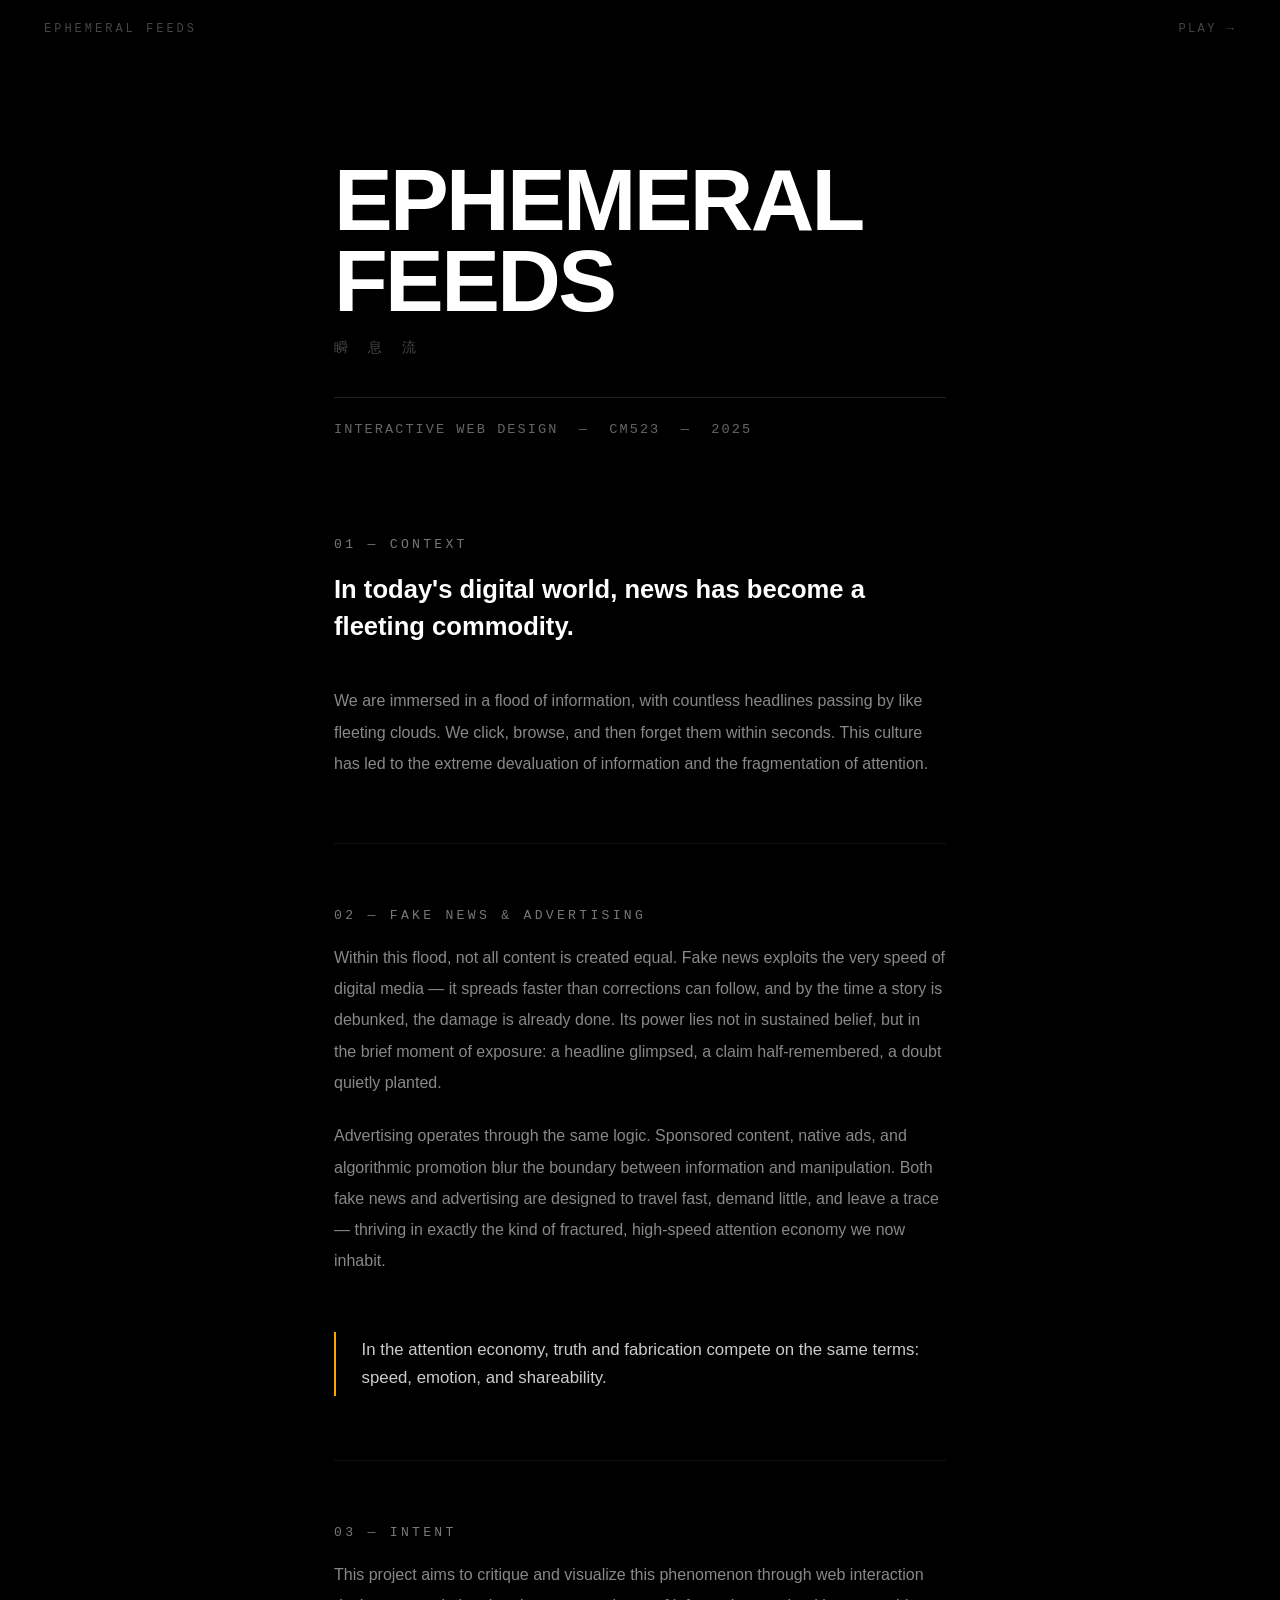
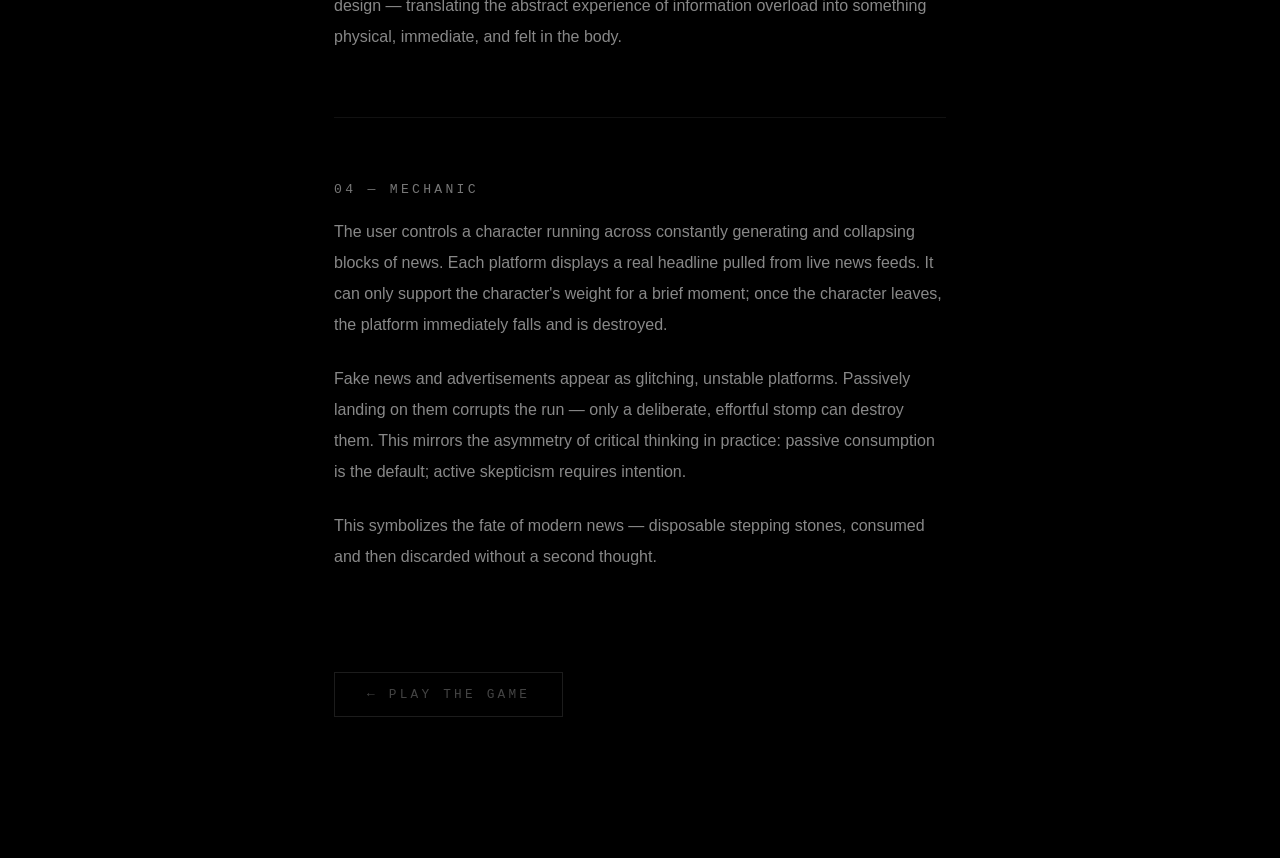
==== about.html @ 7e391757 "Add scoring overhaul, platform fixes, and about page" ====
<!DOCTYPE html>
<html lang="en">
<head>
    <meta charset="UTF-8">
    <meta name="viewport" content="width=device-width, initial-scale=1.0">
    <title>About — Ephemeral Feeds</title>
    <style>
        :root {
            --bg: #000;
            --text: #fff;
            --muted: #444;
            --dimmed: #888;
            --accent: #ffa502;
        }

        * { box-sizing: border-box; margin: 0; padding: 0; }

        body {
            background: var(--bg);
            color: var(--text);
            font-family: 'Helvetica Neue', Helvetica, sans-serif;
            min-height: 100vh;
        }

        /* ── Navigation ── */
        nav {
            position: fixed;
            top: 0; left: 0; right: 0;
            padding: 22px 44px;
            display: flex;
            justify-content: space-between;
            align-items: center;
            z-index: 100;
            background: linear-gradient(to bottom, #000 60%, transparent);
        }

        .nav-logo {
            font-family: monospace;
            font-size: 0.75rem;
            letter-spacing: 0.25em;
            color: var(--muted);
            text-transform: uppercase;
        }

        nav a {
            font-family: monospace;
            font-size: 0.75rem;
            letter-spacing: 0.2em;
            text-transform: uppercase;
            color: var(--muted);
            text-decoration: none;
            transition: color 0.2s;
        }

        nav a:hover { color: var(--text); }

        /* ── Main layout ── */
        main {
            max-width: 700px;
            margin: 0 auto;
            padding: 160px 44px 140px;
        }

        /* ── Title block ── */
        .title-block {
            margin-bottom: 100px;
        }

        h1 {
            font-size: clamp(3rem, 8vw, 5.5rem);
            font-weight: 900;
            line-height: 0.92;
            letter-spacing: -0.03em;
            text-transform: uppercase;
            margin-bottom: 1rem;
        }

        .zh-title {
            font-family: monospace;
            font-size: 0.9rem;
            color: var(--muted);
            letter-spacing: 0.4em;
            margin-bottom: 2.5rem;
        }

        .meta-line {
            font-family: monospace;
            font-size: 0.85rem;
            color: #666;
            letter-spacing: 0.15em;
            text-transform: uppercase;
            border-top: 1px solid #222;
            padding-top: 1.5rem;
        }

        /* ── Statement sections ── */
        .section {
            margin-bottom: 2.5rem;
        }

        .label {
            font-family: monospace;
            font-size: 0.82rem;
            color: #777;
            letter-spacing: 0.25em;
            text-transform: uppercase;
            margin-bottom: 1.2rem;
        }

        .lead {
            font-size: clamp(1.25rem, 3vw, 1.6rem);
            font-weight: 700;
            line-height: 1.45;
            color: var(--text);
        }

        .body-text {
            font-size: 1rem;
            line-height: 1.95;
            color: var(--dimmed);
        }

        .body-text + .body-text {
            margin-top: 1.4rem;
        }

        .pull-quote {
            border-left: 2px solid var(--accent);
            padding: 0.2rem 0 0.2rem 1.6rem;
            margin: 3.5rem 0;
            font-size: 1.05rem;
            line-height: 1.7;
            color: #ccc;
        }

        /* ── Divider ── */
        hr {
            border: none;
            border-top: 1px solid #111;
            margin: 4rem 0;
        }

        /* ── Play link ── */
        .play-link {
            display: inline-block;
            margin-top: 60px;
            font-family: monospace;
            font-size: 0.8rem;
            letter-spacing: 0.25em;
            text-transform: uppercase;
            color: var(--muted);
            text-decoration: none;
            border: 1px solid #1c1c1c;
            padding: 14px 32px;
            transition: color 0.2s, border-color 0.2s;
        }

        .play-link:hover {
            color: var(--text);
            border-color: #555;
        }

        /* ── Mobile ── */
        @media (max-width: 600px) {
            nav { padding: 18px 24px; }
            main { padding: 120px 24px 100px; }
        }
    </style>
</head>
<body>

    <nav>
        <span class="nav-logo">Ephemeral Feeds</span>
        <a href="index.html">Play &rarr;</a>
    </nav>

    <main>

        <div class="title-block">
            <h1>Ephemeral<br>Feeds</h1>
            <p class="zh-title">瞬 息 流</p>
            <p class="meta-line">Interactive Web Design &nbsp;&mdash;&nbsp; CM523 &nbsp;&mdash;&nbsp; 2025</p>
        </div>

        <div class="section">
            <p class="label">01 &mdash; Context</p>
            <p class="lead">In today's digital world, news has become a fleeting commodity.</p>
        </div>

        <div class="section">
            <p class="body-text">We are immersed in a flood of information, with countless headlines passing by like fleeting clouds. We click, browse, and then forget them within seconds. This culture has led to the extreme devaluation of information and the fragmentation of attention.</p>
        </div>

        <hr>

        <div class="section">
            <p class="label">02 &mdash; Fake News &amp; Advertising</p>
            <p class="body-text">Within this flood, not all content is created equal. Fake news exploits the very speed of digital media — it spreads faster than corrections can follow, and by the time a story is debunked, the damage is already done. Its power lies not in sustained belief, but in the brief moment of exposure: a headline glimpsed, a claim half-remembered, a doubt quietly planted.</p>
            <p class="body-text">Advertising operates through the same logic. Sponsored content, native ads, and algorithmic promotion blur the boundary between information and manipulation. Both fake news and advertising are designed to travel fast, demand little, and leave a trace — thriving in exactly the kind of fractured, high-speed attention economy we now inhabit.</p>

            <div class="pull-quote">
                In the attention economy, truth and fabrication compete on the same terms: speed, emotion, and shareability.
            </div>
        </div>

        <hr>

        <div class="section">
            <p class="label">03 &mdash; Intent</p>
            <p class="body-text">This project aims to critique and visualize this phenomenon through web interaction design — translating the abstract experience of information overload into something physical, immediate, and felt in the body.</p>
        </div>

        <hr>

        <div class="section">
            <p class="label">04 &mdash; Mechanic</p>
            <p class="body-text">The user controls a character running across constantly generating and collapsing blocks of news. Each platform displays a real headline pulled from live news feeds. It can only support the character's weight for a brief moment; once the character leaves, the platform immediately falls and is destroyed.</p>
            <p class="body-text">Fake news and advertisements appear as glitching, unstable platforms. Passively landing on them corrupts the run — only a deliberate, effortful stomp can destroy them. This mirrors the asymmetry of critical thinking in practice: passive consumption is the default; active skepticism requires intention.</p>
            <p class="body-text">This symbolizes the fate of modern news — disposable stepping stones, consumed and then discarded without a second thought.</p>
        </div>

        <a class="play-link" href="index.html">&larr; Play the game</a>

    </main>

</body>
</html>
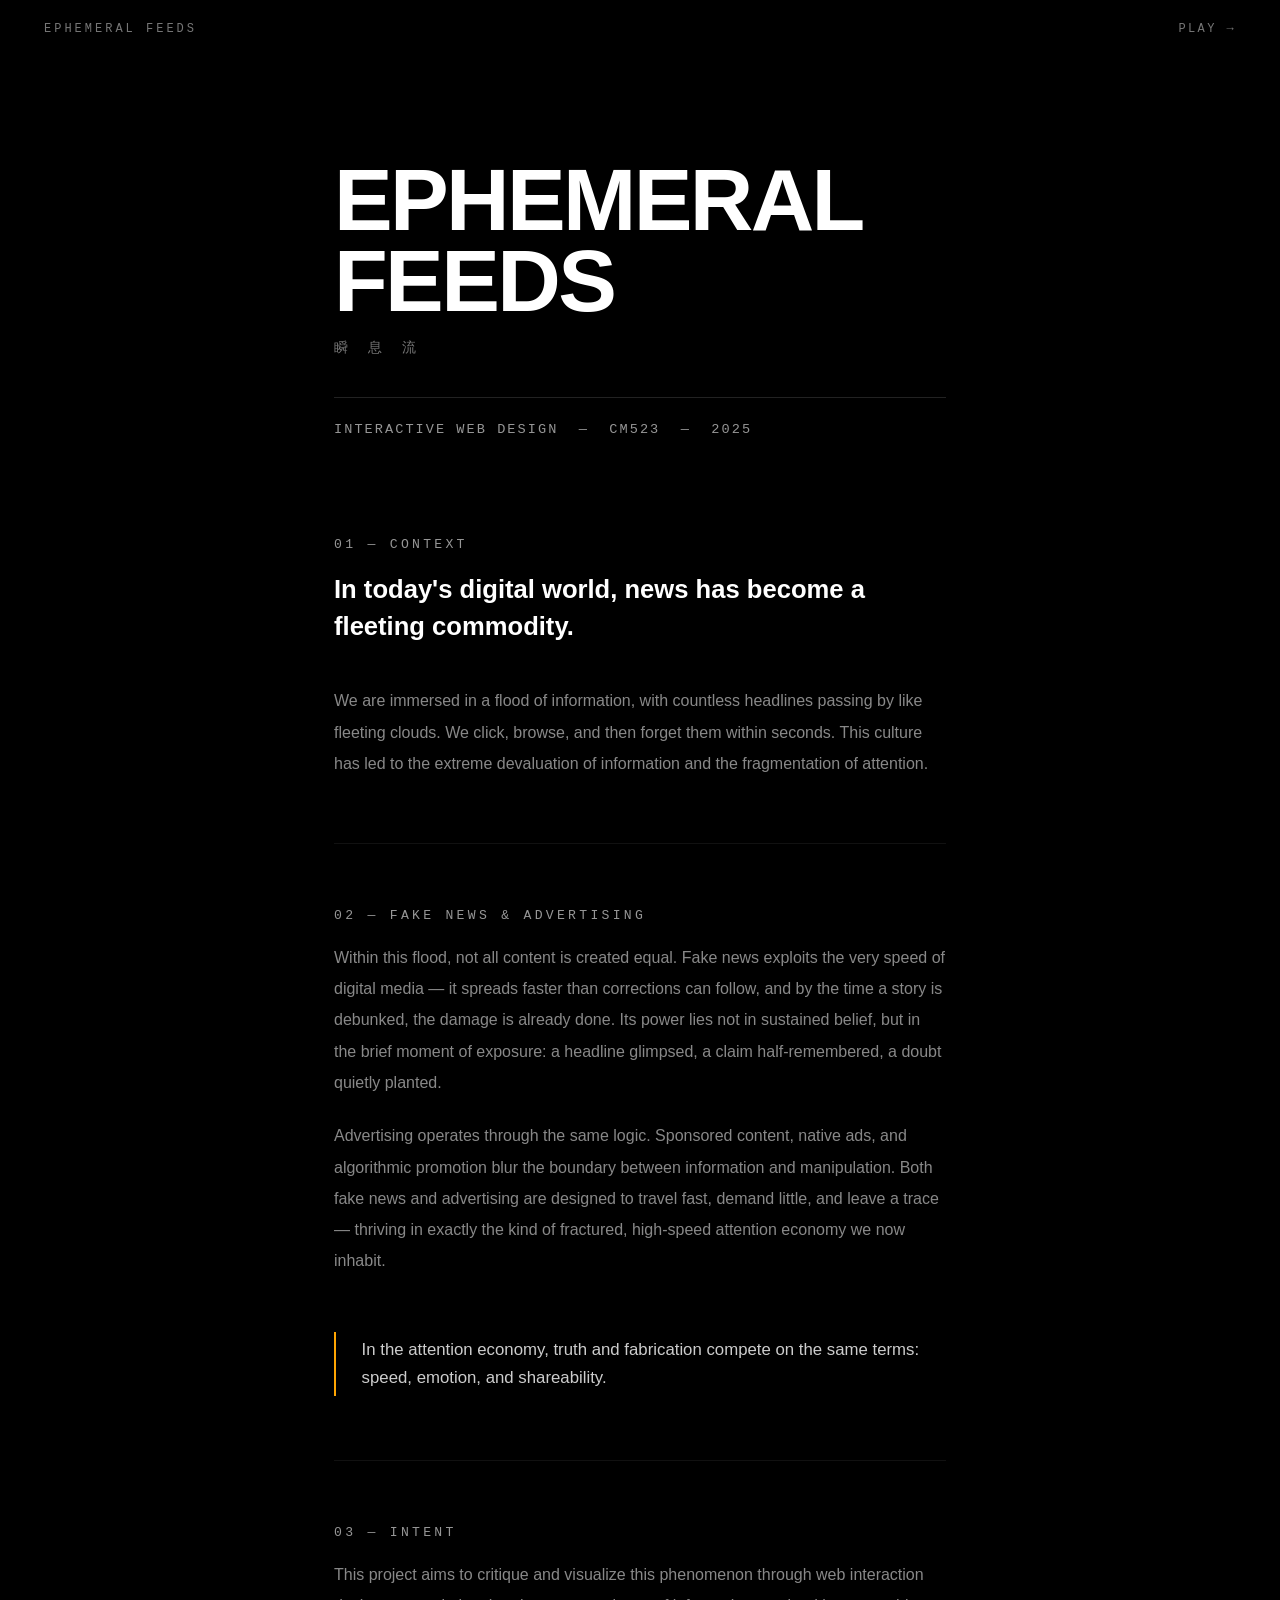
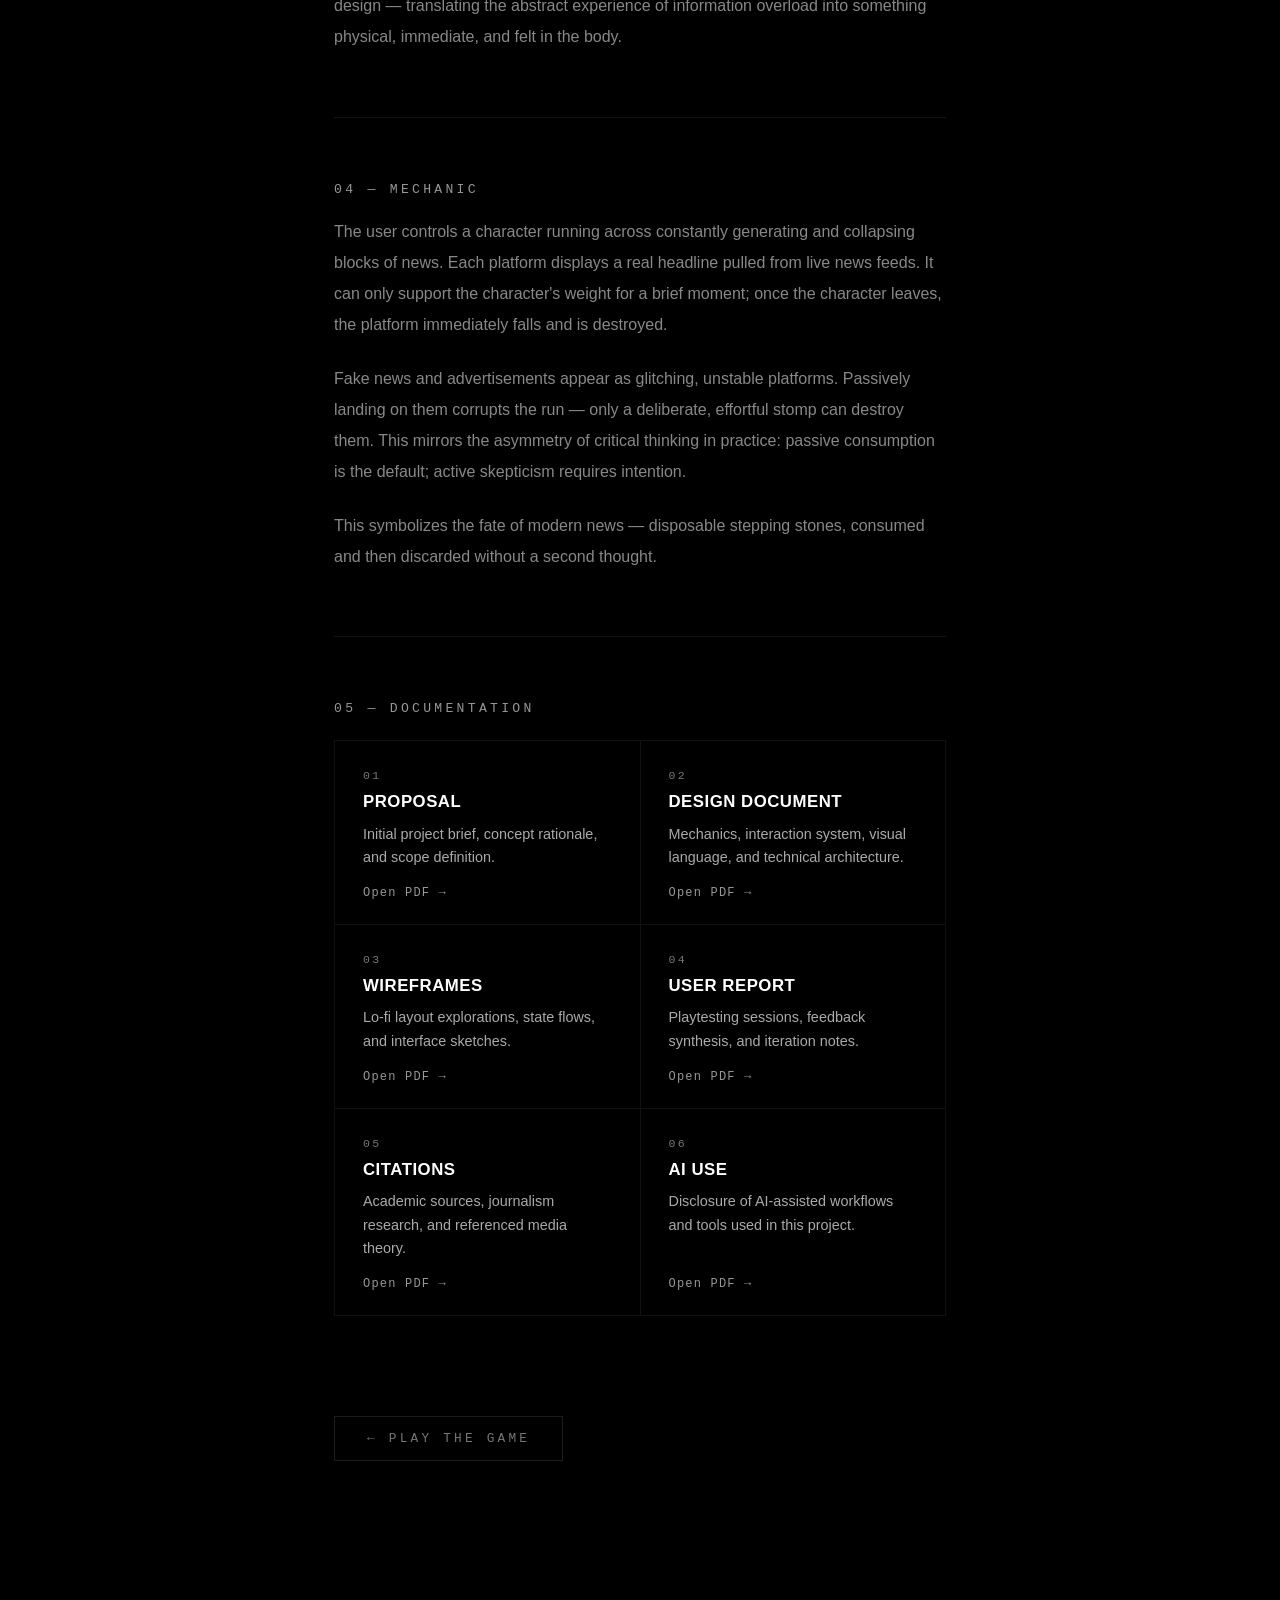
==== commit 616cb7a3: "adding documentations" ====
--- a/about.html
+++ b/about.html
@@ -8,7 +8,7 @@
         :root {
             --bg: #000;
             --text: #fff;
-            --muted: #444;
+            --muted: #767676;
             --dimmed: #888;
             --accent: #ffa502;
         }
@@ -86,7 +86,7 @@
         .meta-line {
             font-family: monospace;
             font-size: 0.85rem;
-            color: #666;
+            color: #969696;
             letter-spacing: 0.15em;
             text-transform: uppercase;
             border-top: 1px solid #222;
@@ -101,7 +101,7 @@
         .label {
             font-family: monospace;
             font-size: 0.82rem;
-            color: #777;
+            color: #969696;
             letter-spacing: 0.25em;
             text-transform: uppercase;
             margin-bottom: 1.2rem;
@@ -160,10 +160,82 @@
             border-color: #555;
         }
 
+        /* ── Documentation cards ── */
+        .docs-grid {
+            display: grid;
+            grid-template-columns: 1fr 1fr;
+            gap: 1px;
+            background: #111;
+            border: 1px solid #111;
+            margin-top: 1.5rem;
+        }
+
+        .doc-card {
+            background: #000;
+            padding: 28px 28px 24px;
+            text-decoration: none;
+            color: inherit;
+            display: flex;
+            flex-direction: column;
+            gap: 10px;
+            transition: background 0.2s;
+            cursor: pointer;
+        }
+
+        .doc-card:hover {
+            background: #0a0a0a;
+        }
+
+        .doc-card:hover .doc-arrow {
+            transform: translateX(4px);
+            color: var(--accent);
+        }
+
+        .doc-card:hover .doc-title {
+            color: var(--text);
+        }
+
+        .doc-num {
+            font-family: monospace;
+            font-size: 0.72rem;
+            color: #767676;
+            letter-spacing: 0.2em;
+        }
+
+        .doc-title {
+            font-family: 'Helvetica Neue', Helvetica, sans-serif;
+            font-size: 1.05rem;
+            font-weight: 700;
+            color: #fff;
+            text-transform: uppercase;
+            letter-spacing: 0.03em;
+            line-height: 1.2;
+            transition: color 0.2s;
+        }
+
+        .doc-desc {
+            font-family: 'Helvetica Neue', Helvetica, sans-serif;
+            font-size: 0.9rem;
+            color: #aaa;
+            line-height: 1.65;
+            flex: 1;
+        }
+
+        .doc-arrow {
+            font-family: monospace;
+            font-size: 0.75rem;
+            color: #969696;
+            letter-spacing: 0.1em;
+            margin-top: 6px;
+            transition: transform 0.2s, color 0.2s;
+            display: inline-block;
+        }
+
         /* ── Mobile ── */
         @media (max-width: 600px) {
             nav { padding: 18px 24px; }
             main { padding: 120px 24px 100px; }
+            .docs-grid { grid-template-columns: 1fr; }
         }
     </style>
 </head>
@@ -219,6 +291,57 @@
             <p class="body-text">This symbolizes the fate of modern news — disposable stepping stones, consumed and then discarded without a second thought.</p>
         </div>
 
+        <hr>
+
+        <div class="section">
+            <p class="label">05 &mdash; Documentation</p>
+            <div class="docs-grid">
+
+                <a class="doc-card" href="documentations/Project%20Proposal.pdf" target="_blank" rel="noopener">
+                    <span class="doc-num">01</span>
+                    <span class="doc-title">Proposal</span>
+                    <span class="doc-desc">Initial project brief, concept rationale, and scope definition.</span>
+                    <span class="doc-arrow">Open PDF &rarr;</span>
+                </a>
+
+                <a class="doc-card" href="documentations/Design%20Documentation.pdf" target="_blank" rel="noopener">
+                    <span class="doc-num">02</span>
+                    <span class="doc-title">Design Document</span>
+                    <span class="doc-desc">Mechanics, interaction system, visual language, and technical architecture.</span>
+                    <span class="doc-arrow">Open PDF &rarr;</span>
+                </a>
+
+                <a class="doc-card" href="documentations/Wireframes.pdf" target="_blank" rel="noopener">
+                    <span class="doc-num">03</span>
+                    <span class="doc-title">Wireframes</span>
+                    <span class="doc-desc">Lo-fi layout explorations, state flows, and interface sketches.</span>
+                    <span class="doc-arrow">Open PDF &rarr;</span>
+                </a>
+
+                <a class="doc-card" href="documentations/User%20Experience%20Report.pdf" target="_blank" rel="noopener">
+                    <span class="doc-num">04</span>
+                    <span class="doc-title">User Report</span>
+                    <span class="doc-desc">Playtesting sessions, feedback synthesis, and iteration notes.</span>
+                    <span class="doc-arrow">Open PDF &rarr;</span>
+                </a>
+
+                <a class="doc-card" href="documentations/External%20Libraries%20%26%20APIs.pdf" target="_blank" rel="noopener">
+                    <span class="doc-num">05</span>
+                    <span class="doc-title">Citations</span>
+                    <span class="doc-desc">Academic sources, journalism research, and referenced media theory.</span>
+                    <span class="doc-arrow">Open PDF &rarr;</span>
+                </a>
+
+                <a class="doc-card" href="documentations/AI%20Use%20Disclosure.pdf" target="_blank" rel="noopener">
+                    <span class="doc-num">06</span>
+                    <span class="doc-title">AI Use</span>
+                    <span class="doc-desc">Disclosure of AI-assisted workflows and tools used in this project.</span>
+                    <span class="doc-arrow">Open PDF &rarr;</span>
+                </a>
+
+            </div>
+        </div>
+
         <a class="play-link" href="index.html">&larr; Play the game</a>
 
     </main>
